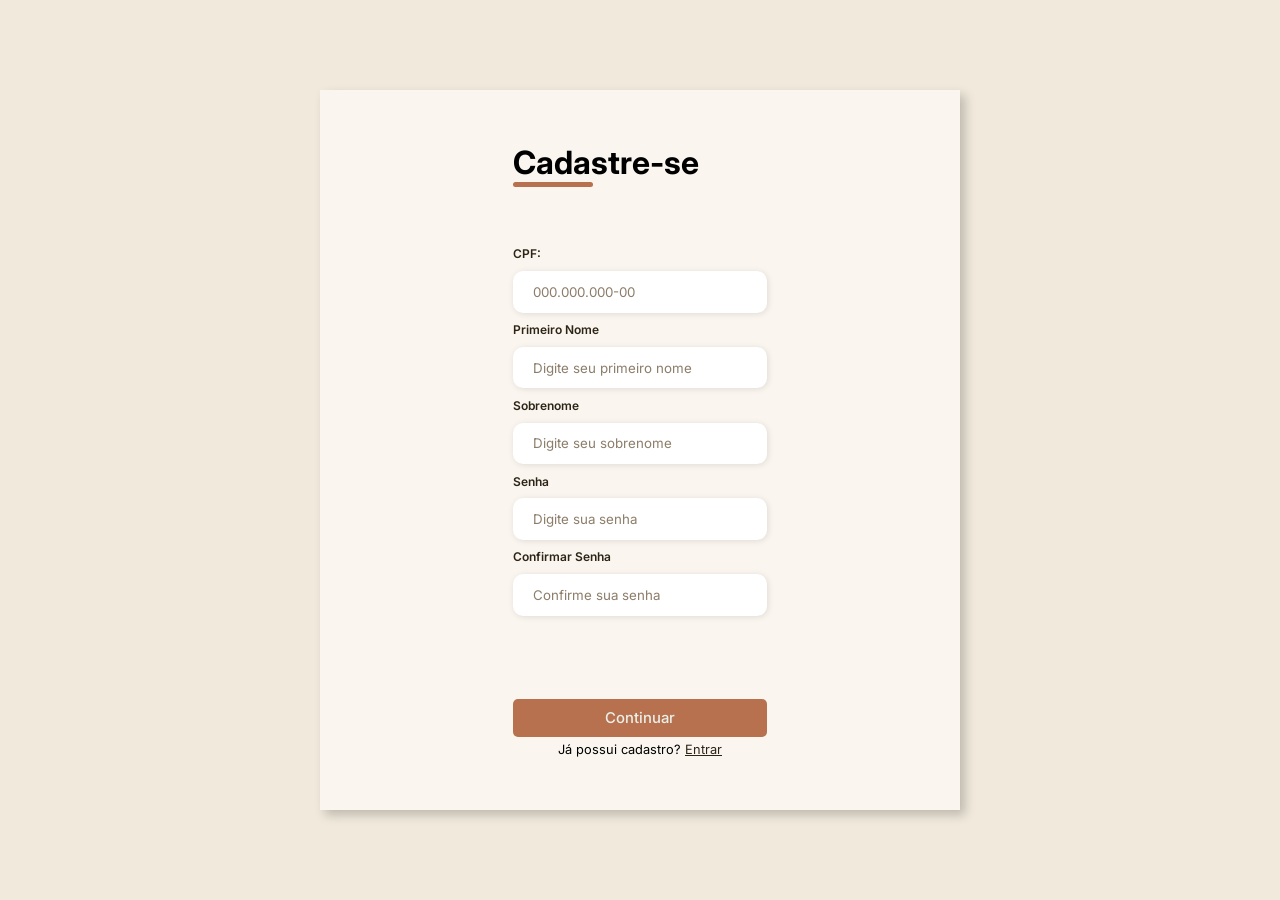
==== index.html @ ce015a93 "index added" ====
<!DOCTYPE html>
<html lang="pt-br">
<head>
    <meta charset="UTF-8">
    <meta name="viewport" content="width=device-width, initial-scale=1.0">
    <title>Cadastro</title>
    <link rel="shortcut icon" href="images/favicon.png" type="image/x-icon">
    <link rel="stylesheet" href="style.css">
    <link rel="stylesheet" href="https://cdn.jsdelivr.net/npm/bootstrap-icons@1.13.1/font/bootstrap-icons.min.css">
</head>
<body>
    <div class="container">
        <div class="form-image">
            <img src="images/drDoomStudying.png">
        </div>
        <div class="form">
            <form action="#">
                <div class="form-header">
                    <div class="title">
                        <h1>Cadastre-se</h1>
                    </div>
                </div>

                <div class="input-group">
                    <div class="input-box">
                        <label for="cpf">CPF:</label>
                        <input onkeydown="formatarCPF()" id="cpf" type="text" maxlength="11" name="cpf" placeholder="000.000.000-00" required>

                        <label for="firstname">Primeiro Nome</label>
                        <input id="firstname" type="text" name="firstname" placeholder="Digite seu primeiro nome" required>

                        <label for="lastname">Sobrenome</label>
                        <input id="lastname" type="text" name="lastname" placeholder="Digite seu sobrenome" required>

                        <label for="password">Senha</label>
                        <input id="password" type="password" name="password" placeholder="Digite sua senha" required>

                        <label for="confirm-password">Confirmar Senha</label>
                        <input id="confirm-password" type="password" name="confirm-password" placeholder="Confirme sua senha" required>
                    </div>
                </div>

                <div class="continue-button">
                    <button onclick="cadastrar()"><a href="#">Continuar</a></button>
                </div>
            </form>
            <p class="link-cadastro">Já possui cadastro? <a href="telaLogin.html">Entrar</a></p>
        </div>
    </div>
    <script src="javascript.js"></script>
</body>
</html>
---- style.css ----
@import url('https://fonts.googleapis.com/css2?family=Inter:ital,opsz,wght@0,14..32,100..900;1,14..32,100..900&family=Open+Sans:ital,wght@0,300..800;1,300..800&family=Poppins:ital,wght@0,100;0,200;0,300;0,400;0,500;0,600;0,700;0,800;0,900;1,100;1,200;1,300;1,400;1,500;1,600;1,700;1,800;1,900&family=Raleway:ital,wght@0,100..900;1,100..900&family=Roboto:ital,wght@0,100..900;1,100..900&display=swap');

:root {
  --cream: #FAF6EF;
  --cream-dark: #F0E9DC;
  --white: #FFFDF9;
  --border: #DDD4C4;

  --sage: #5C7A65;
  --sage-light: #8FAF98;
  --sage-pale: #E8F0EA;

  --terracotta: #B8714E;
  --terracotta-light:#E8C4AE;
  --warm-brown: #6B4E3D;

  --text-dark: #2C2416;
  --text-mid: #5C4F3A;
  --text-light: #8C7D6A;
}
* {
    padding: 0;
    margin: 0;
    box-sizing: border-box;
    font-family: 'Inter', sans-serif;;
}

body {
    width: 100%;
    height: 100vh;
    display: flex;
    justify-content: center;
    align-items: center;
    background: var(--cream-dark);
}

.container {
    width: 80%;
    height: 80vh;
    display: flex;
    box-shadow: 5px 5px 10px rgba(0, 0, 0, .212);
}

.form-image {
    width: 50%;
    display: flex;
    justify-content: center;
    align-items: center;
    background-color: var(--sage);
    padding: 1rem;
}

.form-image img {
    width: 31rem;   
}

.form {
    width: 50%;
    display: flex;
    justify-content: center;
    align-items: center;
    flex-direction: column;
    background-color: var(--cream);
    padding: 3rem;
}

.form-header {
    margin-bottom: 3rem;
    display: flex;
    justify-content: flex-start;
}

.form-header h1::after {
    content: '';
    display: block;
    width: 5rem;
    height: .3rem;
    background-color: var(--terracotta);
    margin: 0 auto;
    position: absolute;
    border-radius: 10px;
}

.input-group {
    display: flex;
    flex-wrap: wrap;
    justify-content: space-between;
    padding: 1rem 0;
}

.input-box {
    display: flex;
    flex-direction: column;
    margin-bottom: 1.1rem;   
}

.input-box input {
    margin: .6rem 0;
    padding: .8rem 1.2rem;
    border: none;
    border-radius: 10px;
    box-shadow: 1px 1px 6px #0000001c;
}

.input-box input:hover {
    background-color: #eeeeee75;
}

.input-box input:focus-visible {
    outline: 1px solid var(--terracotta);
}

.input-box label {
    font-size: .75rem;
    font-weight: 600;
    color: var(--text-dark);
}

.input-box input::placeholder {
    color: var(--text-light);
}
.continue-button button {
    width: 100%;
    margin-top: 2.5rem;
    border: none;
    background-color: var(--terracotta);
    padding: .62rem;
    border-radius: 5px;
    cursor: pointer;
}

.continue-button button:hover {
    background-color: var(--terracotta-light);
}

.continue-button button a {
    text-decoration: none;
    font-size: .93rem;
    font-weight: 500;
    color: var(--sage-pale);
}

.link-cadastro {
    margin-top: 5px;
    font-size: .8rem;
    text-align: center;
}

.link-cadastro a {
    text-decoration: underline;
    color: var(--text-dark);
}

@media screen and (max-width: 1330px) {
    .form-image {
        display: none;
    }

    .container {
        width: 50%;
    }
    .form {
        width: 100%;
    }
}

@media screen and (max-width: 1064px) {
    .container {
        width: 90%;
        height: auto;
    }
}
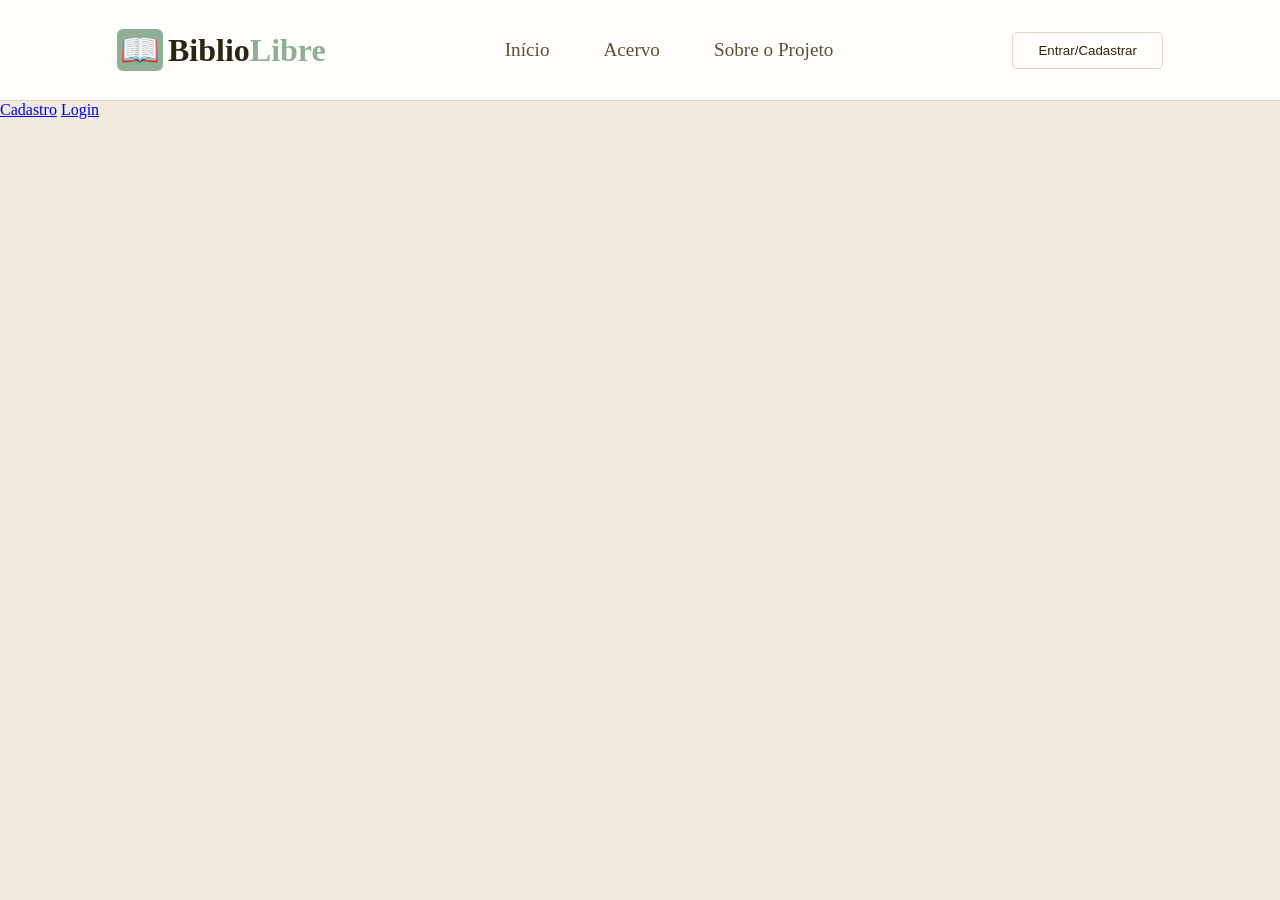
==== commit 6eecf86d: "update" ====
--- a/index.html
+++ b/index.html
@@ -3,50 +3,23 @@
 <head>
     <meta charset="UTF-8">
     <meta name="viewport" content="width=device-width, initial-scale=1.0">
-    <title>Cadastro</title>
-    <link rel="shortcut icon" href="images/favicon.png" type="image/x-icon">
+    <title>BiblioLivre</title>
+    <link rel="shortcut icon" href="images/booksFavicon.ico" type="image/x-icon">
     <link rel="stylesheet" href="style.css">
-    <link rel="stylesheet" href="https://cdn.jsdelivr.net/npm/bootstrap-icons@1.13.1/font/bootstrap-icons.min.css">
 </head>
 <body>
-    <div class="container">
-        <div class="form-image">
-            <img src="images/drDoomStudying.png">
+    <header>
+        <div class="header-box">
+            <h1><span class="bookEmoji">📖</span>Biblio<span class="libre">Libre</span></h1>
+            <div class="header-links">
+                <a href="index.html" >Início</a>
+                <a href="pages/telaAcervo.html">Acervo</a>
+                <a href="pages/telaSobre.html">Sobre o Projeto</a>
+            </div>
+            <button><a href="pages/telaCadastro.html">Entrar/Cadastrar</a></button>
         </div>
-        <div class="form">
-            <form action="#">
-                <div class="form-header">
-                    <div class="title">
-                        <h1>Cadastre-se</h1>
-                    </div>
-                </div>
-
-                <div class="input-group">
-                    <div class="input-box">
-                        <label for="cpf">CPF:</label>
-                        <input onkeydown="formatarCPF()" id="cpf" type="text" maxlength="11" name="cpf" placeholder="000.000.000-00" required>
-
-                        <label for="firstname">Primeiro Nome</label>
-                        <input id="firstname" type="text" name="firstname" placeholder="Digite seu primeiro nome" required>
-
-                        <label for="lastname">Sobrenome</label>
-                        <input id="lastname" type="text" name="lastname" placeholder="Digite seu sobrenome" required>
-
-                        <label for="password">Senha</label>
-                        <input id="password" type="password" name="password" placeholder="Digite sua senha" required>
-
-                        <label for="confirm-password">Confirmar Senha</label>
-                        <input id="confirm-password" type="password" name="confirm-password" placeholder="Confirme sua senha" required>
-                    </div>
-                </div>
-
-                <div class="continue-button">
-                    <button onclick="cadastrar()"><a href="#">Continuar</a></button>
-                </div>
-            </form>
-            <p class="link-cadastro">Já possui cadastro? <a href="telaLogin.html">Entrar</a></p>
-        </div>
-    </div>
-    <script src="javascript.js"></script>
+    </header>
+    <a href="pages/telaCadastro.html">Cadastro</a>
+    <a href="pages/telaLogin.html">Login</a>
 </body>
 </html>
--- a/style.css
+++ b/style.css
@@ -1,5 +1,3 @@
-@import url('https://fonts.googleapis.com/css2?family=Inter:ital,opsz,wght@0,14..32,100..900;1,14..32,100..900&family=Open+Sans:ital,wght@0,300..800;1,300..800&family=Poppins:ital,wght@0,100;0,200;0,300;0,400;0,500;0,600;0,700;0,800;0,900;1,100;1,200;1,300;1,400;1,500;1,600;1,700;1,800;1,900&family=Raleway:ital,wght@0,100..900;1,100..900&family=Roboto:ital,wght@0,100..900;1,100..900&display=swap');
-
 :root {
   --cream: #FAF6EF;
   --cream-dark: #F0E9DC;
@@ -18,155 +16,76 @@
   --text-mid: #5C4F3A;
   --text-light: #8C7D6A;
 }
+
 * {
-    padding: 0;
-    margin: 0;
-    box-sizing: border-box;
-    font-family: 'Inter', sans-serif;;
+  padding: 0;
+  margin: 0;
 }
 
 body {
-    width: 100%;
-    height: 100vh;
-    display: flex;
-    justify-content: center;
-    align-items: center;
-    background: var(--cream-dark);
+  background-color: var(--cream-dark);
 }
 
-.container {
-    width: 80%;
-    height: 80vh;
-    display: flex;
-    box-shadow: 5px 5px 10px rgba(0, 0, 0, .212);
+header {
+  height: 100px;
+  background-color: var(--white);
+  border-bottom: 1px solid var(--border);
 }
 
-.form-image {
-    width: 50%;
-    display: flex;
-    justify-content: center;
-    align-items: center;
-    background-color: var(--sage);
-    padding: 1rem;
+.header-box {
+  display: flex;
+  justify-content: space-around;
+  align-items: center;
+  height: 100%;
+  max-width: 1200px;
+  margin: auto;
 }
 
-.form-image img {
-    width: 31rem;   
+.bookEmoji {
+  background-color: var(--sage-light);
+  padding: 3px;
+  border-radius: 6px;
+  margin-right: 5px;
 }
 
-.form {
-    width: 50%;
-    display: flex;
-    justify-content: center;
-    align-items: center;
-    flex-direction: column;
-    background-color: var(--cream);
-    padding: 3rem;
+.header-box h1 {
+  color: var(--text-dark);
 }
 
-.form-header {
-    margin-bottom: 3rem;
-    display: flex;
-    justify-content: flex-start;
+.libre {
+  color: var(--sage-light);
 }
 
-.form-header h1::after {
-    content: '';
-    display: block;
-    width: 5rem;
-    height: .3rem;
-    background-color: var(--terracotta);
-    margin: 0 auto;
-    position: absolute;
-    border-radius: 10px;
+.header-links a {
+  text-decoration: none;
+  font-size: 1.2rem;
+  padding: 0 25px 0 25px;
+  color: var(--text-mid);
+  transition: color 0.3s ease, transform 0.2s ease;
 }
 
-.input-group {
-    display: flex;
-    flex-wrap: wrap;
-    justify-content: space-between;
-    padding: 1rem 0;
+.header-links a:hover {
+  color: var(--sage-light);
+  text-decoration: underline 2px solid;
+  text-underline-offset: 5px;
 }
 
-.input-box {
-    display: flex;
-    flex-direction: column;
-    margin-bottom: 1.1rem;   
+header button {
+  padding: 10px 25px;
+  border-radius: 5px;
+  border: 1px solid var(--border);
+  background-color: var(--white);
 }
 
-.input-box input {
-    margin: .6rem 0;
-    padding: .8rem 1.2rem;
-    border: none;
-    border-radius: 10px;
-    box-shadow: 1px 1px 6px #0000001c;
+header button a {
+  text-decoration: none;
+  color: var(--text-dark);
 }
 
-.input-box input:hover {
-    background-color: #eeeeee75;
+header button:hover {
+  background: var(--text-dark);
 }
 
-.input-box input:focus-visible {
-    outline: 1px solid var(--terracotta);
-}
-
-.input-box label {
-    font-size: .75rem;
-    font-weight: 600;
-    color: var(--text-dark);
-}
-
-.input-box input::placeholder {
-    color: var(--text-light);
-}
-.continue-button button {
-    width: 100%;
-    margin-top: 2.5rem;
-    border: none;
-    background-color: var(--terracotta);
-    padding: .62rem;
-    border-radius: 5px;
-    cursor: pointer;
-}
-
-.continue-button button:hover {
-    background-color: var(--terracotta-light);
-}
-
-.continue-button button a {
-    text-decoration: none;
-    font-size: .93rem;
-    font-weight: 500;
-    color: var(--sage-pale);
-}
-
-.link-cadastro {
-    margin-top: 5px;
-    font-size: .8rem;
-    text-align: center;
-}
-
-.link-cadastro a {
-    text-decoration: underline;
-    color: var(--text-dark);
-}
-
-@media screen and (max-width: 1330px) {
-    .form-image {
-        display: none;
-    }
-
-    .container {
-        width: 50%;
-    }
-    .form {
-        width: 100%;
-    }
-}
-
-@media screen and (max-width: 1064px) {
-    .container {
-        width: 90%;
-        height: auto;
-    }
+header button:hover a {
+  color: var(--white);
 }
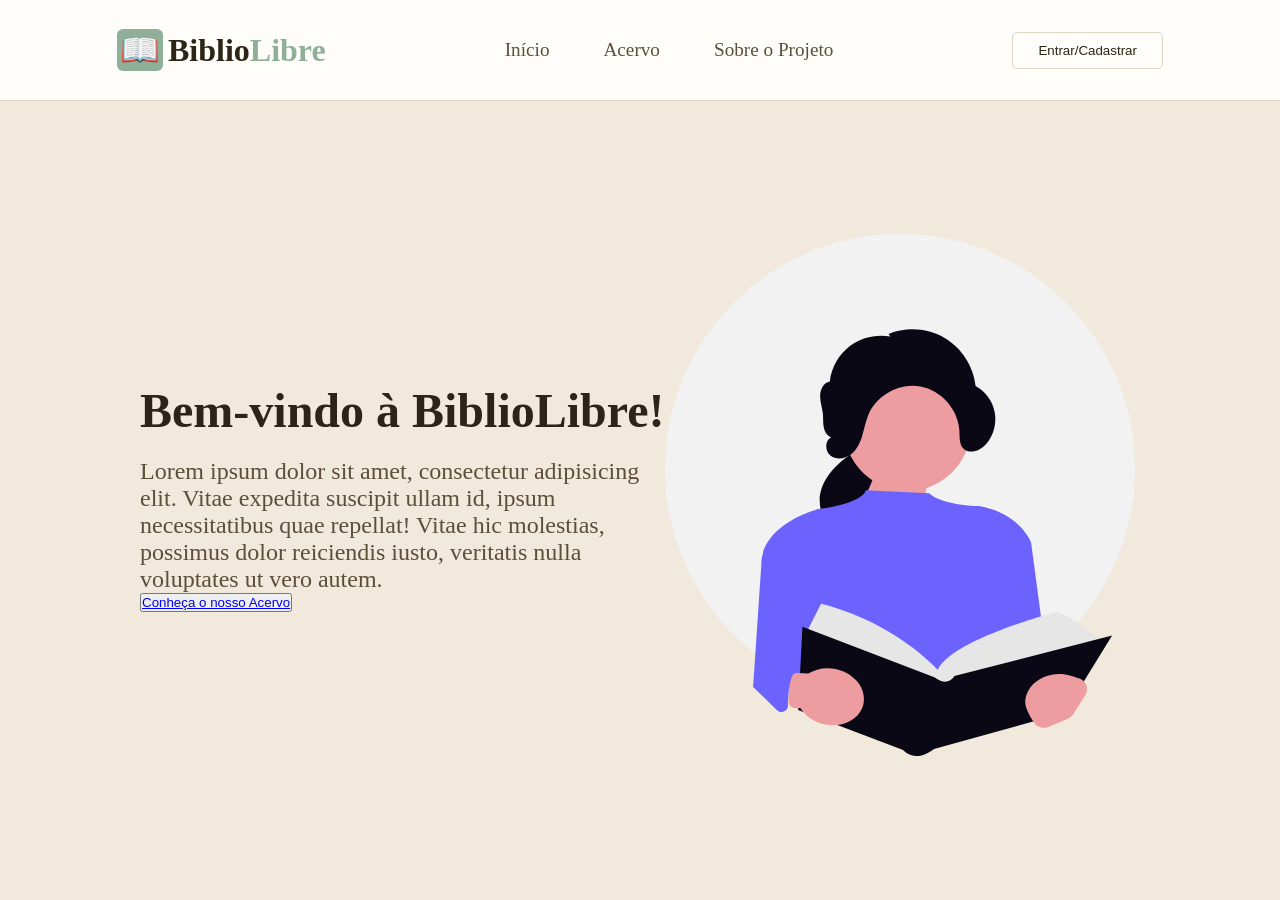
==== commit 8cb24dd7: "update" ====
--- a/index.html
+++ b/index.html
@@ -16,10 +16,20 @@
                 <a href="pages/telaAcervo.html">Acervo</a>
                 <a href="pages/telaSobre.html">Sobre o Projeto</a>
             </div>
-            <button><a href="pages/telaCadastro.html">Entrar/Cadastrar</a></button>
+            <button class="brown-button"><a href="pages/telaCadastro.html">Entrar/Cadastrar</a></button>
         </div>
     </header>
-    <a href="pages/telaCadastro.html">Cadastro</a>
-    <a href="pages/telaLogin.html">Login</a>
+    <main>
+        <div class="main-container">
+            <div class="main-text">
+                <h1>Bem-vindo à BiblioLibre!</h1>
+                <p>Lorem ipsum dolor sit amet, consectetur adipisicing elit. Vitae expedita suscipit ullam id, ipsum necessitatibus quae repellat! Vitae hic molestias, possimus dolor reiciendis iusto, veritatis nulla voluptates ut vero autem.</p>
+                <button class="brown-button"><a href="pages/telaAcervo.html">Conheça o nosso Acervo</a></button>
+            </div>
+            <div class="main-image">
+                <img src="images/undraw_reading-a-book_4cap.svg">
+            </div>
+        </div>
+    </main>
 </body>
 </html>
--- a/style.css
+++ b/style.css
@@ -70,22 +70,72 @@
   text-underline-offset: 5px;
 }
 
-header button {
+header .brown-button {
   padding: 10px 25px;
   border-radius: 5px;
   border: 1px solid var(--border);
   background-color: var(--white);
 }
 
-header button a {
+header .brown-button a {
   text-decoration: none;
   color: var(--text-dark);
 }
 
-header button:hover {
+header .brown-button:hover {
   background: var(--text-dark);
+  cursor: pointer;
 }
 
-header button:hover a {
+header .brown-button:hover a {
   color: var(--white);
+}
+
+main {
+  margin: auto;
+  max-width: 1100px;
+}
+
+.main-container {
+  display: flex;
+  height: 88vh;
+  align-items: center;
+}
+
+.main-text {
+  width: 50%;
+  margin-left: 50px;
+}
+
+.main-text h1 {
+  color: var(--text-dark);
+  font-size: 3rem;
+  margin-bottom: 20px;
+}
+
+.main-text p {
+  color: var(--text-mid);
+  font-size: 1.5rem;
+}
+/*
+.main-text button {
+  margin-top: 100px;
+  cursor: pointer;
+  border: 1px solid var(--text-dark);
+  padding: 10px;
+  border-radius: 7px;
+  background-color: var(--cream-dark);
+}
+
+.main-text button a {
+  text-decoration: none;
+  color: var(--text-mid);
+}
+*/
+.main-image {
+  width: 50%;
+}
+
+.main-image img {
+  max-width: 470px;
 }
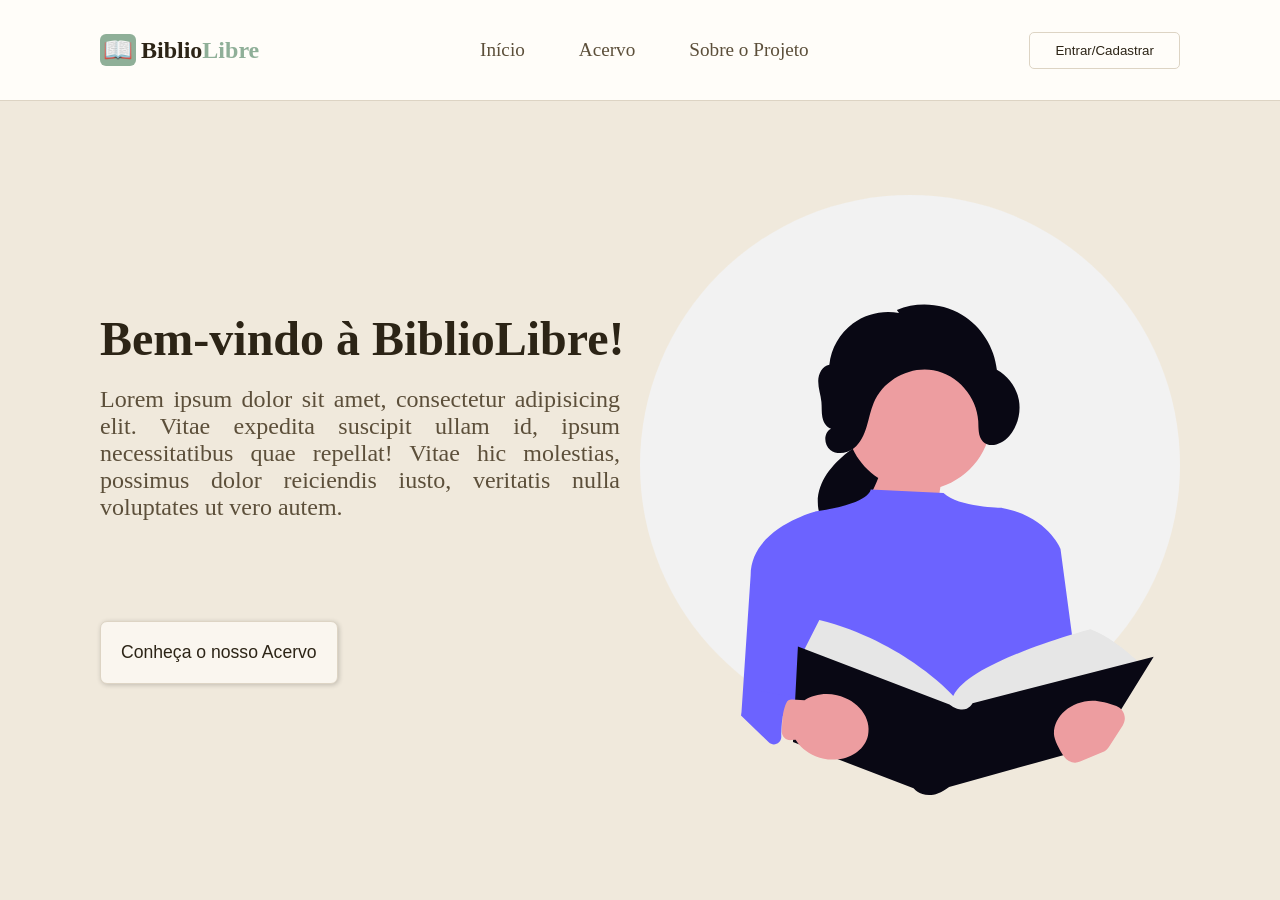
==== commit 35803392: "update" ====
--- a/index.html
+++ b/index.html
@@ -9,7 +9,7 @@
 </head>
 <body>
     <header>
-        <div class="header-box">
+        <nav class="header-box">
             <h1><span class="bookEmoji">📖</span>Biblio<span class="libre">Libre</span></h1>
             <div class="header-links">
                 <a href="index.html" >Início</a>
@@ -17,14 +17,14 @@
                 <a href="pages/telaSobre.html">Sobre o Projeto</a>
             </div>
             <button class="brown-button"><a href="pages/telaCadastro.html">Entrar/Cadastrar</a></button>
-        </div>
+        </nav>
     </header>
     <main>
         <div class="main-container">
             <div class="main-text">
                 <h1>Bem-vindo à BiblioLibre!</h1>
                 <p>Lorem ipsum dolor sit amet, consectetur adipisicing elit. Vitae expedita suscipit ullam id, ipsum necessitatibus quae repellat! Vitae hic molestias, possimus dolor reiciendis iusto, veritatis nulla voluptates ut vero autem.</p>
-                <button class="brown-button"><a href="pages/telaAcervo.html">Conheça o nosso Acervo</a></button>
+                <button class="acervo-button"><a href="pages/telaAcervo.html">Conheça o nosso Acervo</a></button>
             </div>
             <div class="main-image">
                 <img src="images/undraw_reading-a-book_4cap.svg">
--- a/style.css
+++ b/style.css
@@ -34,10 +34,10 @@
 
 .header-box {
   display: flex;
-  justify-content: space-around;
+  justify-content: space-between;
   align-items: center;
   height: 100%;
-  max-width: 1200px;
+  max-width: 1080px;
   margin: auto;
 }
 
@@ -93,7 +93,7 @@
 
 main {
   margin: auto;
-  max-width: 1100px;
+  max-width: 1080px;
 }
 
 .main-container {
@@ -104,7 +104,6 @@
 
 .main-text {
   width: 50%;
-  margin-left: 50px;
 }
 
 .main-text h1 {
@@ -116,8 +115,10 @@
 .main-text p {
   color: var(--text-mid);
   font-size: 1.5rem;
+  padding-right: 20px;
+  text-align: justify;
 }
-/*
+/* Ajustando 🧑‍🔧
 .main-text button {
   margin-top: 100px;
   cursor: pointer;
@@ -137,5 +138,59 @@
 }
 
 .main-image img {
-  max-width: 470px;
+  max-width: 100%;
+}
+
+.acervo-button {
+  margin-top: 100px;
+  cursor: pointer;
+  border: 1px solid var(--border);
+  padding: 20px;
+  border-radius: 7px;
+  background-color: var(--cream);
+  box-shadow: 1px 1px 5px rgba(0, 0, 0, 0.2);
+}
+
+.acervo-button:hover {
+  background-color: var(--warm-brown);
+}
+
+.acervo-button a {
+  text-decoration: none;
+  color: var(--text-dark);
+  font-size: 1.1rem;
+}
+
+.acervo-button:hover a {
+  color: var(--white);
+}
+
+@media screen and (max-width: 1080px) {
+  .header-box {
+    justify-content: space-around;
+  }
+  .main-container {
+    flex-direction: column;
+    text-align: center;
+
+    display: flex;
+    justify-content: center;
+    align-items: center;
+  }
+  .main-text h1 {
+    margin: auto;
+    font-size: 4rem;
+    text-align: left;
+    margin-bottom: 20px;
+  }
+  .main-text {
+    width: 70vw;
+  }
+  .main-image img {
+    display: none;
+  }
+}
+
+@media screen and (max-width: 750px) {
+  
 }
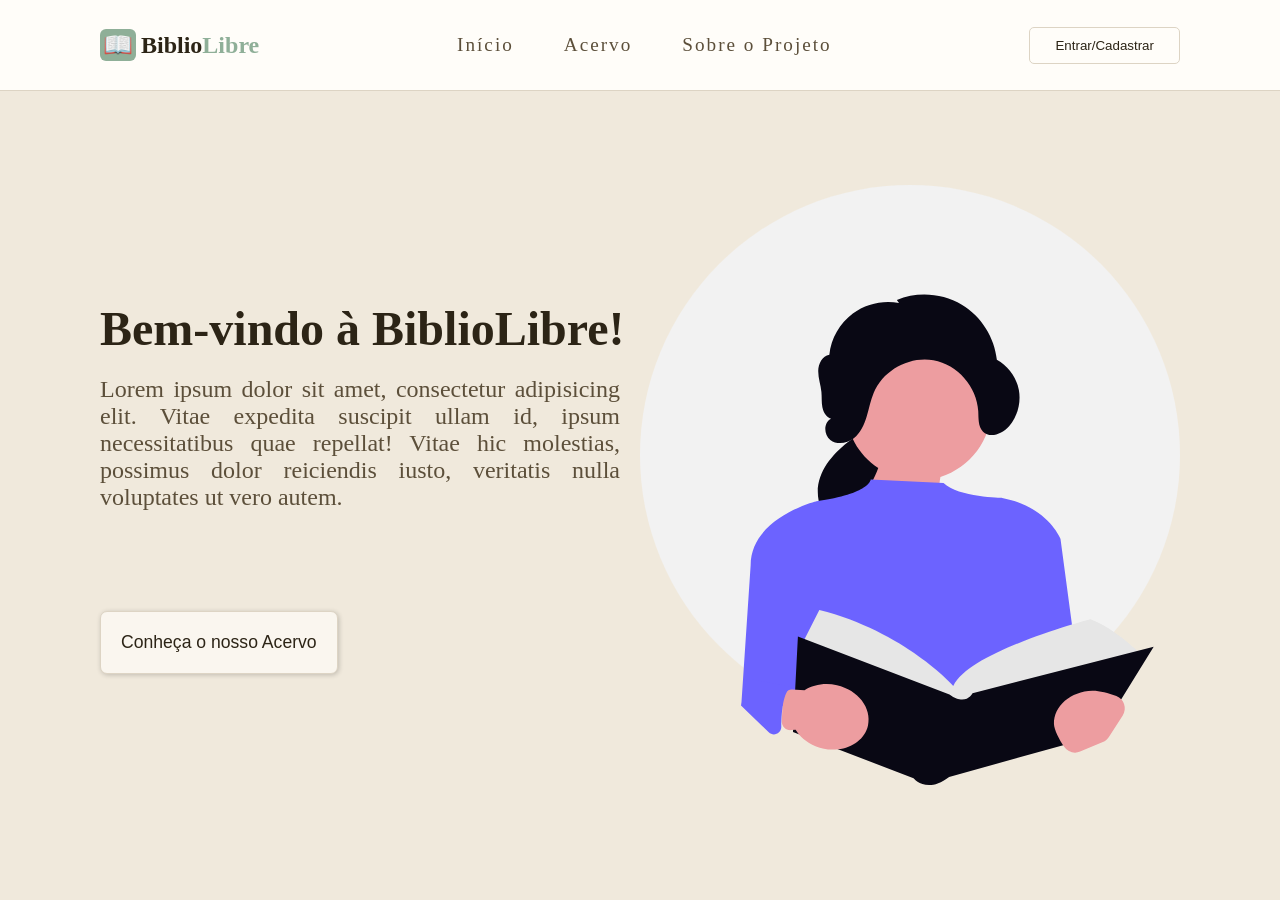
==== commit 8a187b1f: "update navbar hey" ====
--- a/index.html
+++ b/index.html
@@ -2,7 +2,7 @@
 <html lang="pt-br">
 <head>
     <meta charset="UTF-8">
-    <meta name="viewport" content="width=device-width, initial-scale=1.0">
+    <meta name="viewport" content="width=device-width, initial-scale=1, minimum-scale=1">
     <title>BiblioLivre</title>
     <link rel="shortcut icon" href="images/booksFavicon.ico" type="image/x-icon">
     <link rel="stylesheet" href="style.css">
@@ -11,11 +11,16 @@
     <header>
         <nav class="header-box">
             <h1><span class="bookEmoji">📖</span>Biblio<span class="libre">Libre</span></h1>
-            <div class="header-links">
-                <a href="index.html" >Início</a>
-                <a href="pages/telaAcervo.html">Acervo</a>
-                <a href="pages/telaSobre.html">Sobre o Projeto</a>
+            <div class="mobile-menu">
+                <div class="line1"></div>
+                <div class="line2"></div>
+                <div class="line3"></div>
             </div>
+            <ul class="header-links">
+                <li><a href="index.html">Início</a></li>
+                <li><a href="pages/telaAcervo.html">Acervo</a></li>
+                <li><a href="pages/telaSobre.html">Sobre o Projeto</a></li>
+            </ul>
             <button class="brown-button"><a href="pages/telaCadastro.html">Entrar/Cadastrar</a></button>
         </nav>
     </header>
@@ -31,5 +36,6 @@
             </div>
         </div>
     </main>
+    <script src="mobile-navbar.js"></script>
 </body>
 </html>
--- a/style.css
+++ b/style.css
@@ -24,10 +24,11 @@
 
 body {
   background-color: var(--cream-dark);
+  overflow-x: hidden;
 }
 
 header {
-  height: 100px;
+  height: 10vh;
   background-color: var(--white);
   border-bottom: 1px solid var(--border);
 }
@@ -56,6 +57,33 @@
   color: var(--sage-light);
 }
 
+.mobile-menu {
+  display: none;
+  cursor: pointer;
+}
+
+.mobile-menu div {
+  width: 32px;
+  height: 2px;
+  background-color: var(--text-dark);
+  margin: 8px;
+}
+
+nav {
+  display: flex;
+  justify-content: space-around;
+  align-items: center;
+}
+
+.header-links {
+  list-style: none;
+  display: flex;
+}
+
+.header-links li {
+  letter-spacing: 2px;
+}
+
 .header-links a {
   text-decoration: none;
   font-size: 1.2rem;
@@ -192,5 +220,32 @@
 }
 
 @media screen and (max-width: 750px) {
-  
+  body {
+    overflow-x: hidden;
+  }
+  .header-links {
+    position: absolute;
+    top: 10vh;
+    right: 0;
+    width: 50vw;
+    height: 92vh;
+    background: var(--white);
+    flex-direction: column;
+    align-items: center;
+    justify-content: space-around;
+    transform: translateX(100%);
+  }
+  .header-links li {
+    margin-left: 0;
+    opacity: 0;
+  }
+  .mobile-menu {
+    display: block;
+  }
+  .header-links.active {
+    transform: translateX(0);
+  }
+  .brown-button {
+    display: none;
+  }
 }
